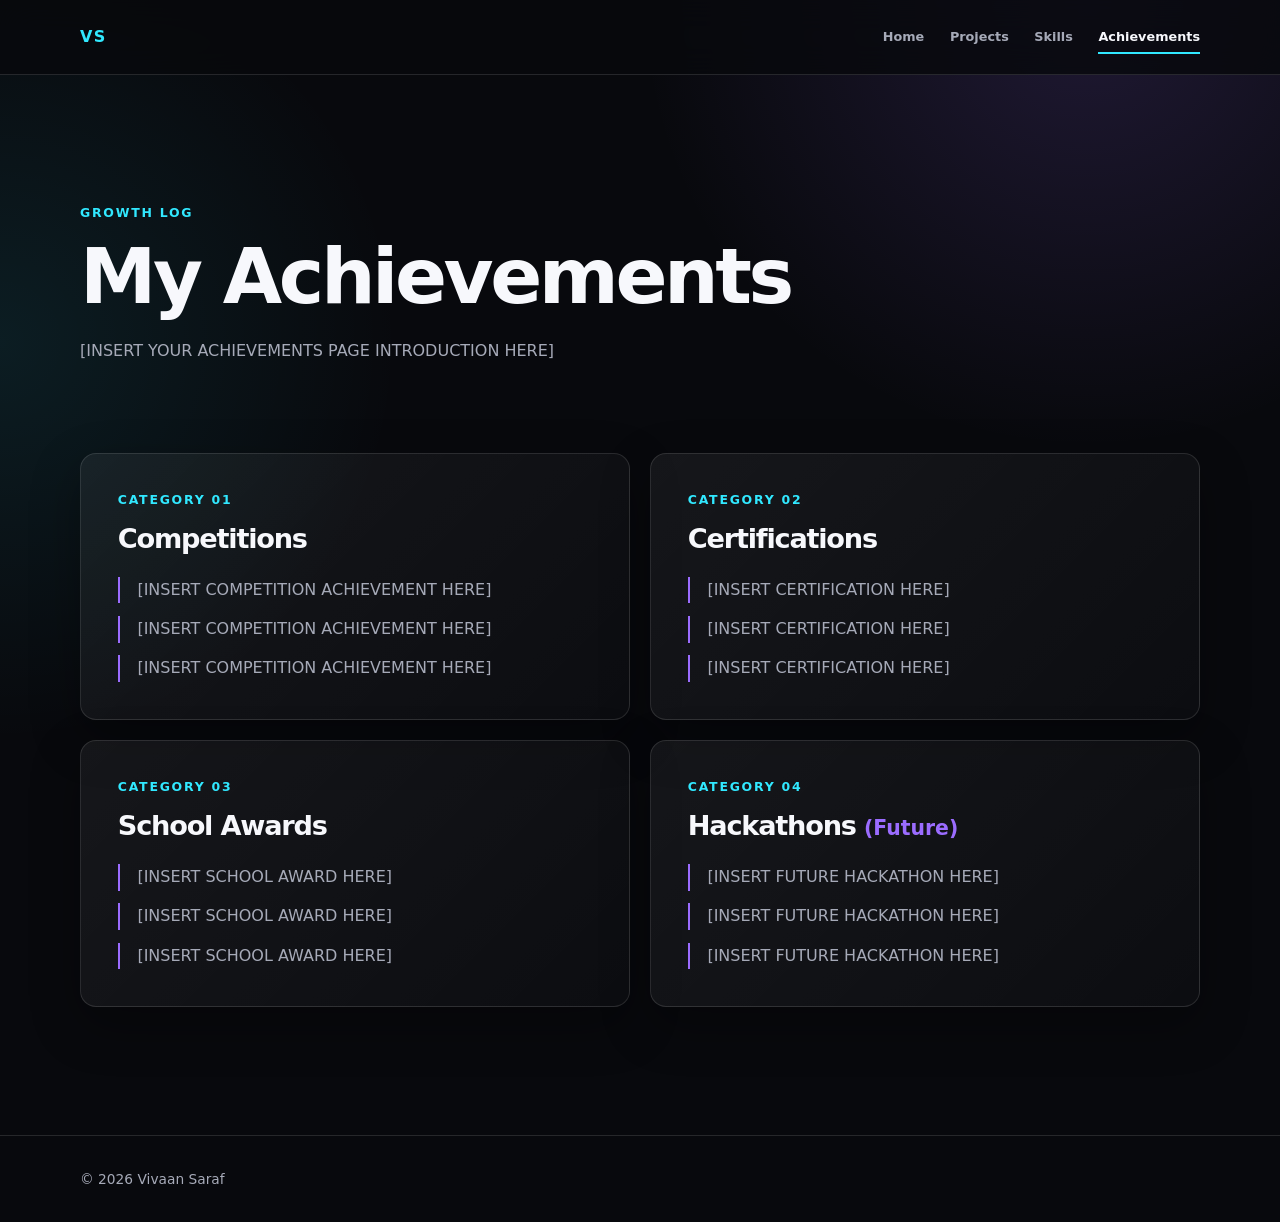
==== achievements.html @ 9e420921 "Fix Projects tile width - use fixed height instead of aspect-ratio" ====
<!DOCTYPE html>
<html lang="en">
<head>
  <meta charset="UTF-8">
  <meta name="viewport" content="width=device-width, initial-scale=1.0">
  <meta name="description" content="[INSERT YOUR ACHIEVEMENTS PAGE DESCRIPTION HERE]">
  <title>Achievements | Vivaan Saraf</title>
  <link rel="stylesheet" href="style.css?v=1.4">
</head>
<body>
  <header class="site-header">
    <nav class="site-nav container" aria-label="Primary navigation">
      <a class="brand" href="index.html" aria-label="Vivaan Saraf home">VS</a>
      <ul class="nav-links">
        <li><a href="index.html">Home</a></li>
        <li><a href="projects.html">Projects</a></li>
        <li><a href="skills.html">Skills</a></li>
        <li><a class="active" href="achievements.html" aria-current="page">Achievements</a></li>
      </ul>
    </nav>
  </header>

  <main>
    <section class="page-intro section container" aria-labelledby="achievements-title">
      <p class="eyebrow">Growth Log</p>
      <h1 id="achievements-title">My Achievements</h1>
      <p>[INSERT YOUR ACHIEVEMENTS PAGE INTRODUCTION HERE]</p>
    </section>

    <section class="section container achievements-grid" aria-label="Achievement categories">
      <article class="info-panel">
        <p class="eyebrow">Category 01</p>
        <h2>Competitions</h2>
        <ul class="accent-list">
          <li>[INSERT COMPETITION ACHIEVEMENT HERE]</li>
          <li>[INSERT COMPETITION ACHIEVEMENT HERE]</li>
          <li>[INSERT COMPETITION ACHIEVEMENT HERE]</li>
        </ul>
      </article>
      <article class="info-panel">
        <p class="eyebrow">Category 02</p>
        <h2>Certifications</h2>
        <ul class="accent-list">
          <li>[INSERT CERTIFICATION HERE]</li>
          <li>[INSERT CERTIFICATION HERE]</li>
          <li>[INSERT CERTIFICATION HERE]</li>
        </ul>
      </article>
      <article class="info-panel">
        <p class="eyebrow">Category 03</p>
        <h2>School Awards</h2>
        <ul class="accent-list">
          <li>[INSERT SCHOOL AWARD HERE]</li>
          <li>[INSERT SCHOOL AWARD HERE]</li>
          <li>[INSERT SCHOOL AWARD HERE]</li>
        </ul>
      </article>
      <article class="info-panel">
        <p class="eyebrow">Category 04</p>
        <h2>Hackathons <span class="future-label">(Future)</span></h2>
        <ul class="accent-list">
          <li>[INSERT FUTURE HACKATHON HERE]</li>
          <li>[INSERT FUTURE HACKATHON HERE]</li>
          <li>[INSERT FUTURE HACKATHON HERE]</li>
        </ul>
      </article>
    </section>
  </main>

  <footer class="site-footer">
    <div class="container"><p>© 2026 Vivaan Saraf</p></div>
  </footer>
</body>
</html>
---- style.css ----
:root {
  --obsidian: #08090d;
  --surface: #11131b;
  --surface-raised: #171a25;
  --line: rgba(255, 255, 255, 0.12);
  --text: #f7f8fc;
  --muted: #a6aab8;
  --cyan: #31e8ff;
  --violet: #9b6cff;
  --shadow: 0 18px 50px rgba(0, 0, 0, 0.32);
  --hero-image: url("images/lerobot/hi.jpeg");
}

* { box-sizing: border-box; }

html { scroll-behavior: smooth; }

body {
  min-width: 320px;
  margin: 0;
  color: var(--text);
  background:
    radial-gradient(circle at 85% 0%, rgba(155, 108, 255, 0.16), transparent 28rem),
    radial-gradient(circle at 0% 28%, rgba(49, 232, 255, 0.09), transparent 25rem),
    var(--obsidian);
  font-family: Inter, ui-sans-serif, system-ui, -apple-system, BlinkMacSystemFont, "Segoe UI", sans-serif;
  line-height: 1.65;
}

a { color: inherit; }

.container { width: min(1120px, calc(100% - 2.5rem)); margin-inline: auto; }

.site-header {
  position: sticky;
  z-index: 10;
  top: 0;
  border-bottom: 1px solid var(--line);
  background: rgba(8, 9, 13, 0.82);
  backdrop-filter: blur(16px);
}

.site-nav { display: flex; align-items: center; justify-content: space-between; min-height: 4.6rem; gap: 1rem; }

.brand { color: var(--cyan); font-weight: 800; letter-spacing: 0.08em; text-decoration: none; }

.nav-links { display: flex; align-items: center; gap: clamp(0.5rem, 2vw, 1.8rem); margin: 0; padding: 0; list-style: none; }

.nav-links a { padding: 0.45rem 0; color: var(--muted); font-size: 0.8rem; font-weight: 700; text-decoration: none; transition: color 180ms ease; }
.nav-links a:hover, .nav-links a.active { color: var(--text); }
.nav-links a.active { border-bottom: 2px solid var(--cyan); }

.section { padding-block: clamp(4.5rem, 10vw, 8rem); }

.hero { min-height: calc(100svh - 4.6rem); display: grid; }
.hero--image {
  background-image:
    linear-gradient(90deg, rgba(8, 9, 13, 0.88) 0%, rgba(8, 9, 13, 0.7) 45%, rgba(8, 9, 13, 0.5) 100%),
    linear-gradient(0deg, rgba(8, 9, 13, 0.72), rgba(8, 9, 13, 0.12)),
    var(--hero-image);
  background-position: center;
  background-repeat: no-repeat;
  background-size: cover;
}
.hero-content { display: grid; align-content: center; max-width: 900px; padding-block: clamp(4.5rem, 10vw, 8rem); }

.eyebrow, .card-label { margin: 0 0 0.8rem; color: var(--cyan); font-size: 0.78rem; font-weight: 800; letter-spacing: 0.14em; text-transform: uppercase; }

h1, h2, p { margin-top: 0; }
h1, h2 { line-height: 1.08; letter-spacing: -0.045em; }
h1 { max-width: 16ch; margin-bottom: 1.2rem; font-size: clamp(2.35rem, 6vw, 4.8rem); }
h1 span { color: var(--cyan); }
h2 { margin-bottom: 0.8rem; font-size: clamp(1.4rem, 3vw, 2.25rem); }

.hero-copy, .page-intro > p:last-child { max-width: 62ch; color: var(--muted); font-size: clamp(0.9rem, 1.8vw, 1rem); }
.hero-actions { display: flex; flex-wrap: wrap; gap: 0.85rem; margin-top: 1.4rem; }

.button { display: inline-flex; align-items: center; justify-content: center; min-height: 2.9rem; padding: 0.65rem 1rem; border: 1px solid transparent; border-radius: 0.5rem; font-size: 0.88rem; font-weight: 800; text-decoration: none; transition: transform 180ms ease, box-shadow 180ms ease, background 180ms ease; }
.button:hover { transform: translateY(-2px); }
.button-primary { color: #05070a; background: linear-gradient(135deg, var(--cyan), #9cf4ff); box-shadow: 0 8px 24px rgba(49, 232, 255, 0.2); }
.button-secondary { border-color: var(--line); color: var(--text); background: rgba(255, 255, 255, 0.04); }

.section-heading { max-width: 680px; margin-bottom: 2rem; }
.compact-heading { margin-bottom: 1.25rem; }
.about-panel, .info-panel { border: 1px solid var(--line); border-radius: 1rem; background: linear-gradient(135deg, rgba(255,255,255,0.06), rgba(255,255,255,0.02)); box-shadow: var(--shadow); }
.about-panel { max-width: 860px; padding: clamp(1.4rem, 4vw, 3rem); color: var(--muted); font-size: 0.95rem; }
.about-panel p:last-child { margin-bottom: 0; }
.explore-section { padding-top: 1rem; width: min(calc(100% - 2.5rem), 1560px); margin-inline: auto; }
.home-tiles { display: grid; grid-template-columns: repeat(2, minmax(0, 1fr)); gap: 2.2rem; }
.home-tile-group { display: flex; flex-direction: column; gap: 0.8rem; }
.home-tile-group:nth-child(1) { grid-column: span 2; }
.home-tile-group:nth-child(1) .home-tile { height: 420px; min-height: unset; }
.home-tile-title { margin: 0; color: var(--text); font-size: clamp(1.9rem, 6.5vw, 3.2rem); font-weight: 800; letter-spacing: -0.02em; text-align: left; }
.home-tile {
  position: relative;
  display: flex;
  min-height: clamp(160px, 25vh, 220px);
  overflow: hidden;
  border: 1px solid var(--line);
  border-radius: 1.25rem;
  color: var(--text);
  background: var(--surface);
  box-shadow: var(--shadow);
  text-decoration: none;
  transition: transform 200ms ease, border-color 200ms ease;
}
.home-tile:hover {
  transform: translateY(-4px);
  border-color: rgba(49, 232, 255, 0.55);
}
.home-tile::after {
  position: absolute;
  inset: 0;
  content: "";
  background: rgba(8, 9, 13, 0.2);
  z-index: 2;
  transition: background 180ms ease;
}
.home-tile:hover::after {
  background: rgba(8, 9, 13, 0.05);
}
.home-tile > .tile-image,
.home-tile > img {
  position: absolute;
  inset: 0;
  width: 100%;
  height: 100%;
  object-fit: cover;
  z-index: 1;
  transition: transform 220ms ease, filter 220ms ease;
}
.home-tile:hover > .tile-image,
.home-tile:hover > img {
  transform: scale(1.02);
}

.page-intro { padding-bottom: 2rem; }
.page-intro h1 { max-width: 18ch; }
.projects-section { padding-top: 2rem; }
.projects-grid { display: grid; grid-template-columns: repeat(3, minmax(0, 1fr)); gap: 1.25rem; }
.project-card { display: flex; flex-direction: column; overflow: hidden; border: 1px solid var(--line); border-radius: 1rem; background: var(--surface); box-shadow: var(--shadow); transition: transform 200ms ease, border-color 200ms ease; }
.project-card:hover { transform: translateY(-5px); border-color: rgba(49, 232, 255, 0.55); }
.media-slot, .gallery-item { margin: 0; background: #0d0f16; }
.media-slot > img, .gallery-item > img { display: block; width: 100%; height: 210px; object-fit: cover; }
.image-placeholder { display: grid; min-height: 210px; place-items: center; padding: 1rem; color: var(--cyan); border: 1px dashed rgba(49, 232, 255, 0.45); background: linear-gradient(135deg, rgba(49,232,255,0.09), rgba(155,108,255,0.11)); font-size: 0.78rem; font-weight: 700; letter-spacing: 0.07em; text-align: center; transition: filter 180ms ease, transform 180ms ease; }
.project-card:hover .image-placeholder, .gallery-item:hover .image-placeholder { filter: brightness(1.18); transform: scale(1.025); }
figcaption { padding: 0.55rem 0.8rem; color: var(--muted); font-size: 0.72rem; overflow-wrap: anywhere; }
.card-content { display: flex; flex: 1; flex-direction: column; padding: 1.5rem; }
.card-content h2 { font-size: 1.25rem; }
.card-content > p:not(.card-label):not(.tech-stack) { color: var(--muted); }
.tech-stack { color: var(--violet); font-size: 0.88rem; font-weight: 800; }
.card-content .button { align-self: flex-start; margin-top: auto; }

.gallery-grid { display: grid; grid-template-columns: repeat(2, minmax(0, 1fr)); gap: 1rem; }
.gallery-item { overflow: hidden; border: 1px solid var(--line); border-radius: 0.8rem; }
.gallery-item .image-placeholder { min-height: 250px; }
.gallery-item > img { height: 250px; }
.skills-section, .achievements-grid { display: grid; grid-template-columns: repeat(2, minmax(0, 1fr)); gap: 1.25rem; padding-top: 2.5rem; }
.info-panel { padding: clamp(1.4rem, 4vw, 2.3rem); }
.info-panel h2 { font-size: clamp(1.25rem, 2.5vw, 1.7rem); }
.future-label { color: var(--violet); font-size: 0.75em; font-weight: 600; letter-spacing: 0; }
.accent-list { display: grid; gap: 0.8rem; margin: 1.5rem 0 0; padding: 0; list-style: none; color: var(--muted); }
.accent-list li { padding-left: 1.1rem; border-left: 2px solid var(--violet); }

.site-footer { padding-block: 2rem; border-top: 1px solid var(--line); color: var(--muted); font-size: 0.86rem; }
.site-footer p { margin: 0; }

:focus-visible { outline: 3px solid var(--cyan); outline-offset: 4px; }

@media (max-width: 780px) {
  .projects-grid { grid-template-columns: 1fr; }
  .home-tiles { grid-template-columns: 1fr; gap: 1.8rem; }
  .home-tile-group:nth-child(1) { grid-column: span 1; }
  .home-tile-group:nth-child(1) .home-tile { min-height: clamp(200px, 30vh, 280px); }
  .skills-section, .achievements-grid { grid-template-columns: 1fr; }
}

@media (max-width: 560px) {
  .container { width: min(100% - 1.5rem, 1120px); }
  .site-nav { align-items: flex-start; flex-direction: column; padding-block: 0.85rem; }
  .nav-links { width: 100%; justify-content: space-between; gap: 0.5rem; }
  .nav-links a { font-size: 0.72rem; }
  .gallery-grid { grid-template-columns: 1fr; }
}
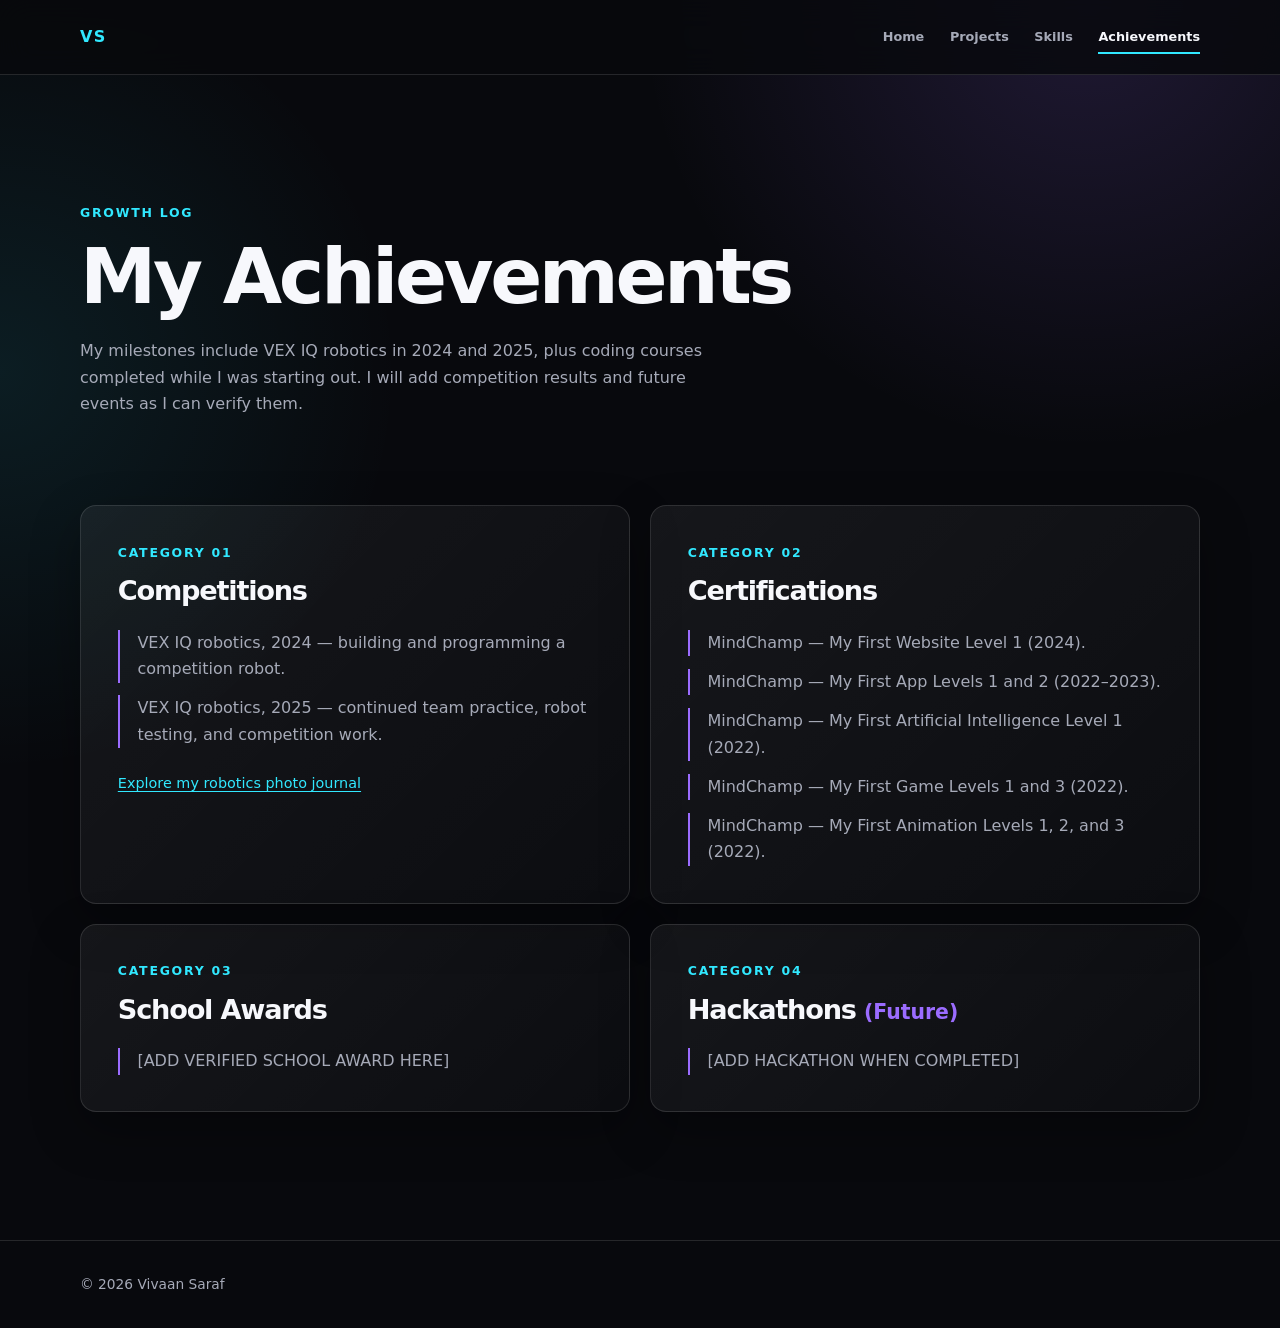
==== commit 26b405d5: "Add verified coding and robotics portfolio content" ====
--- a/achievements.html
+++ b/achievements.html
@@ -3,9 +3,9 @@
 <head>
   <meta charset="UTF-8">
   <meta name="viewport" content="width=device-width, initial-scale=1.0">
-  <meta name="description" content="[INSERT YOUR ACHIEVEMENTS PAGE DESCRIPTION HERE]">
+  <meta name="description" content="Vivaan Saraf's VEX IQ robotics experience and coding course certificates.">
   <title>Achievements | Vivaan Saraf</title>
-  <link rel="stylesheet" href="style.css?v=1.4">
+  <link rel="stylesheet" href="style.css?v=1.6">
 </head>
 <body>
   <header class="site-header">
@@ -24,7 +24,7 @@
     <section class="page-intro section container" aria-labelledby="achievements-title">
       <p class="eyebrow">Growth Log</p>
       <h1 id="achievements-title">My Achievements</h1>
-      <p>[INSERT YOUR ACHIEVEMENTS PAGE INTRODUCTION HERE]</p>
+      <p>My milestones include VEX IQ robotics in 2024 and 2025, plus coding courses completed while I was starting out. I will add competition results and future events as I can verify them.</p>
     </section>
 
     <section class="section container achievements-grid" aria-label="Achievement categories">
@@ -32,36 +32,34 @@
         <p class="eyebrow">Category 01</p>
         <h2>Competitions</h2>
         <ul class="accent-list">
-          <li>[INSERT COMPETITION ACHIEVEMENT HERE]</li>
-          <li>[INSERT COMPETITION ACHIEVEMENT HERE]</li>
-          <li>[INSERT COMPETITION ACHIEVEMENT HERE]</li>
+          <li>VEX IQ robotics, 2024 — building and programming a competition robot.</li>
+          <li>VEX IQ robotics, 2025 — continued team practice, robot testing, and competition work.</li>
         </ul>
+        <p><a href="https://photos.google.com/share/AF1QipMqKYZUfU76-3mRbu2ZNvPYSfWubZAIC1T2TUKQFDXF357ADCzVOULn_W6FX2EanA?key=ZWhiV0VmaGZkWm0yZWlWdFhhTnVDUXloYXJiU253" target="_blank" rel="noopener noreferrer">Explore my robotics photo journal</a></p>
       </article>
       <article class="info-panel">
         <p class="eyebrow">Category 02</p>
         <h2>Certifications</h2>
         <ul class="accent-list">
-          <li>[INSERT CERTIFICATION HERE]</li>
-          <li>[INSERT CERTIFICATION HERE]</li>
-          <li>[INSERT CERTIFICATION HERE]</li>
+          <li>MindChamp — My First Website Level 1 (2024).</li>
+          <li>MindChamp — My First App Levels 1 and 2 (2022–2023).</li>
+          <li>MindChamp — My First Artificial Intelligence Level 1 (2022).</li>
+          <li>MindChamp — My First Game Levels 1 and 3 (2022).</li>
+          <li>MindChamp — My First Animation Levels 1, 2, and 3 (2022).</li>
         </ul>
       </article>
       <article class="info-panel">
         <p class="eyebrow">Category 03</p>
         <h2>School Awards</h2>
         <ul class="accent-list">
-          <li>[INSERT SCHOOL AWARD HERE]</li>
-          <li>[INSERT SCHOOL AWARD HERE]</li>
-          <li>[INSERT SCHOOL AWARD HERE]</li>
+          <li>[ADD VERIFIED SCHOOL AWARD HERE]</li>
         </ul>
       </article>
       <article class="info-panel">
         <p class="eyebrow">Category 04</p>
         <h2>Hackathons <span class="future-label">(Future)</span></h2>
         <ul class="accent-list">
-          <li>[INSERT FUTURE HACKATHON HERE]</li>
-          <li>[INSERT FUTURE HACKATHON HERE]</li>
-          <li>[INSERT FUTURE HACKATHON HERE]</li>
+          <li>[ADD HACKATHON WHEN COMPLETED]</li>
         </ul>
       </article>
     </section>
--- a/style.css
+++ b/style.css
@@ -55,8 +55,7 @@
 .hero { min-height: calc(100svh - 4.6rem); display: grid; }
 .hero--image {
   background-image:
-    linear-gradient(90deg, rgba(8, 9, 13, 0.88) 0%, rgba(8, 9, 13, 0.7) 45%, rgba(8, 9, 13, 0.5) 100%),
-    linear-gradient(0deg, rgba(8, 9, 13, 0.72), rgba(8, 9, 13, 0.12)),
+    linear-gradient(rgba(8, 9, 13, 0.52), rgba(8, 9, 13, 0.52)),
     var(--hero-image);
   background-position: center;
   background-repeat: no-repeat;
@@ -85,21 +84,20 @@
 .about-panel, .info-panel { border: 1px solid var(--line); border-radius: 1rem; background: linear-gradient(135deg, rgba(255,255,255,0.06), rgba(255,255,255,0.02)); box-shadow: var(--shadow); }
 .about-panel { max-width: 860px; padding: clamp(1.4rem, 4vw, 3rem); color: var(--muted); font-size: 0.95rem; }
 .about-panel p:last-child { margin-bottom: 0; }
-.explore-section { padding-top: 1rem; width: min(calc(100% - 2.5rem), 1560px); margin-inline: auto; }
-.home-tiles { display: grid; grid-template-columns: repeat(2, minmax(0, 1fr)); gap: 2.2rem; }
-.home-tile-group { display: flex; flex-direction: column; gap: 0.8rem; }
-.home-tile-group:nth-child(1) { grid-column: span 2; }
-.home-tile-group:nth-child(1) .home-tile { height: 420px; min-height: unset; }
-.home-tile-title { margin: 0; color: var(--text); font-size: clamp(1.9rem, 6.5vw, 3.2rem); font-weight: 800; letter-spacing: -0.02em; text-align: left; }
+.about-panel a, .info-panel a { color: var(--cyan); text-underline-offset: 0.2em; }
+.info-panel > p:last-child { margin: 1.5rem 0 0; font-size: 0.9rem; }
+.explore-section { width: min(calc(100% - 2.5rem), 1420px); margin-inline: auto; padding-top: 1rem; }
+.home-tiles { display: grid; gap: clamp(1.4rem, 3vw, 2.2rem); }
 .home-tile {
   position: relative;
-  display: flex;
-  min-height: clamp(160px, 25vh, 220px);
+  display: grid;
+  min-height: clamp(220px, 34vw, 360px);
+  place-items: center;
   overflow: hidden;
   border: 1px solid var(--line);
-  border-radius: 1.25rem;
+  border-radius: clamp(1.4rem, 4vw, 3.2rem);
   color: var(--text);
-  background: var(--surface);
+  background: #12141a;
   box-shadow: var(--shadow);
   text-decoration: none;
   transition: transform 200ms ease, border-color 200ms ease;
@@ -112,12 +110,16 @@
   position: absolute;
   inset: 0;
   content: "";
-  background: rgba(8, 9, 13, 0.2);
+  background:
+    linear-gradient(90deg, rgba(8, 9, 13, 0.82), rgba(8, 9, 13, 0.4), rgba(8, 9, 13, 0.82)),
+    rgba(8, 9, 13, 0.24);
   z-index: 2;
   transition: background 180ms ease;
 }
 .home-tile:hover::after {
-  background: rgba(8, 9, 13, 0.05);
+  background:
+    linear-gradient(90deg, rgba(8, 9, 13, 0.68), rgba(8, 9, 13, 0.25), rgba(8, 9, 13, 0.68)),
+    rgba(8, 9, 13, 0.14);
 }
 .home-tile > .tile-image,
 .home-tile > img {
@@ -133,6 +135,16 @@
 .home-tile:hover > img {
   transform: scale(1.02);
 }
+.home-tile span {
+  position: relative;
+  z-index: 3;
+  color: var(--text);
+  font-size: clamp(2.2rem, 7vw, 4.8rem);
+  font-weight: 900;
+  line-height: 1;
+  text-align: center;
+  text-shadow: 0 18px 42px rgba(0, 0, 0, 0.58);
+}
 
 .page-intro { padding-bottom: 2rem; }
 .page-intro h1 { max-width: 18ch; }
@@ -141,7 +153,8 @@
 .project-card { display: flex; flex-direction: column; overflow: hidden; border: 1px solid var(--line); border-radius: 1rem; background: var(--surface); box-shadow: var(--shadow); transition: transform 200ms ease, border-color 200ms ease; }
 .project-card:hover { transform: translateY(-5px); border-color: rgba(49, 232, 255, 0.55); }
 .media-slot, .gallery-item { margin: 0; background: #0d0f16; }
-.media-slot > img, .gallery-item > img { display: block; width: 100%; height: 210px; object-fit: cover; }
+.media-slot > img, .gallery-item > img { display: block; width: 100%; height: 210px; object-fit: cover; transition: transform 200ms ease, filter 200ms ease; }
+.project-card:hover .media-slot > img, .gallery-item:hover > img { transform: scale(1.025); filter: brightness(1.08); }
 .image-placeholder { display: grid; min-height: 210px; place-items: center; padding: 1rem; color: var(--cyan); border: 1px dashed rgba(49, 232, 255, 0.45); background: linear-gradient(135deg, rgba(49,232,255,0.09), rgba(155,108,255,0.11)); font-size: 0.78rem; font-weight: 700; letter-spacing: 0.07em; text-align: center; transition: filter 180ms ease, transform 180ms ease; }
 .project-card:hover .image-placeholder, .gallery-item:hover .image-placeholder { filter: brightness(1.18); transform: scale(1.025); }
 figcaption { padding: 0.55rem 0.8rem; color: var(--muted); font-size: 0.72rem; overflow-wrap: anywhere; }
@@ -169,9 +182,6 @@
 
 @media (max-width: 780px) {
   .projects-grid { grid-template-columns: 1fr; }
-  .home-tiles { grid-template-columns: 1fr; gap: 1.8rem; }
-  .home-tile-group:nth-child(1) { grid-column: span 1; }
-  .home-tile-group:nth-child(1) .home-tile { min-height: clamp(200px, 30vh, 280px); }
   .skills-section, .achievements-grid { grid-template-columns: 1fr; }
 }
 
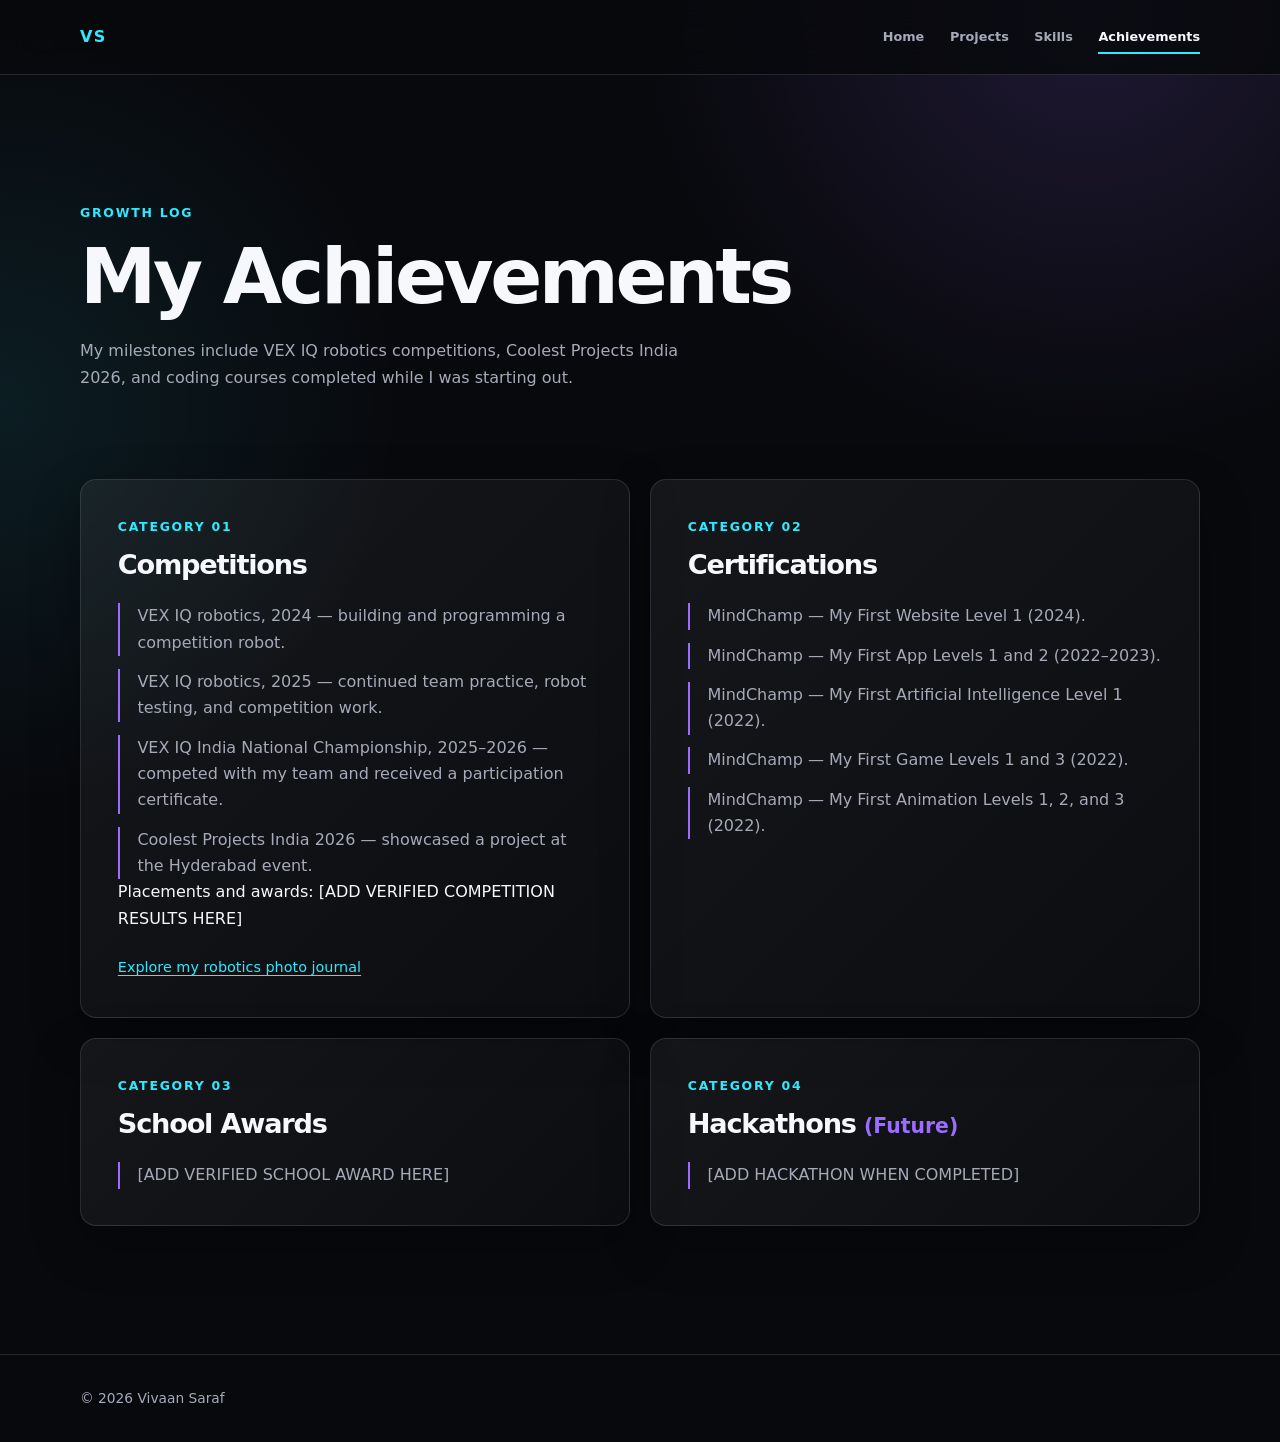
==== commit de2ef912: "Add Coolest Projects India and VEX championship to achievements" ====
--- a/achievements.html
+++ b/achievements.html
@@ -3,7 +3,7 @@
 <head>
   <meta charset="UTF-8">
   <meta name="viewport" content="width=device-width, initial-scale=1.0">
-  <meta name="description" content="Vivaan Saraf's VEX IQ robotics experience and coding course certificates.">
+  <meta name="description" content="Vivaan Saraf's robotics competitions, Coolest Projects India 2026, and coding certificates.">
   <title>Achievements | Vivaan Saraf</title>
   <link rel="stylesheet" href="style.css?v=1.6">
 </head>
@@ -24,7 +24,7 @@
     <section class="page-intro section container" aria-labelledby="achievements-title">
       <p class="eyebrow">Growth Log</p>
       <h1 id="achievements-title">My Achievements</h1>
-      <p>My milestones include VEX IQ robotics in 2024 and 2025, plus coding courses completed while I was starting out. I will add competition results and future events as I can verify them.</p>
+      <p>My milestones include VEX IQ robotics competitions, Coolest Projects India 2026, and coding courses completed while I was starting out.</p>
     </section>
 
     <section class="section container achievements-grid" aria-label="Achievement categories">
@@ -34,7 +34,10 @@
         <ul class="accent-list">
           <li>VEX IQ robotics, 2024 — building and programming a competition robot.</li>
           <li>VEX IQ robotics, 2025 — continued team practice, robot testing, and competition work.</li>
+          <li>VEX IQ India National Championship, 2025–2026 — competed with my team and received a participation certificate.</li>
+          <li>Coolest Projects India 2026 — showcased a project at the Hyderabad event.</li>
         </ul>
+        <p>Placements and awards: [ADD VERIFIED COMPETITION RESULTS HERE]</p>
         <p><a href="https://photos.google.com/share/AF1QipMqKYZUfU76-3mRbu2ZNvPYSfWubZAIC1T2TUKQFDXF357ADCzVOULn_W6FX2EanA?key=ZWhiV0VmaGZkWm0yZWlWdFhhTnVDUXloYXJiU253" target="_blank" rel="noopener noreferrer">Explore my robotics photo journal</a></p>
       </article>
       <article class="info-panel">
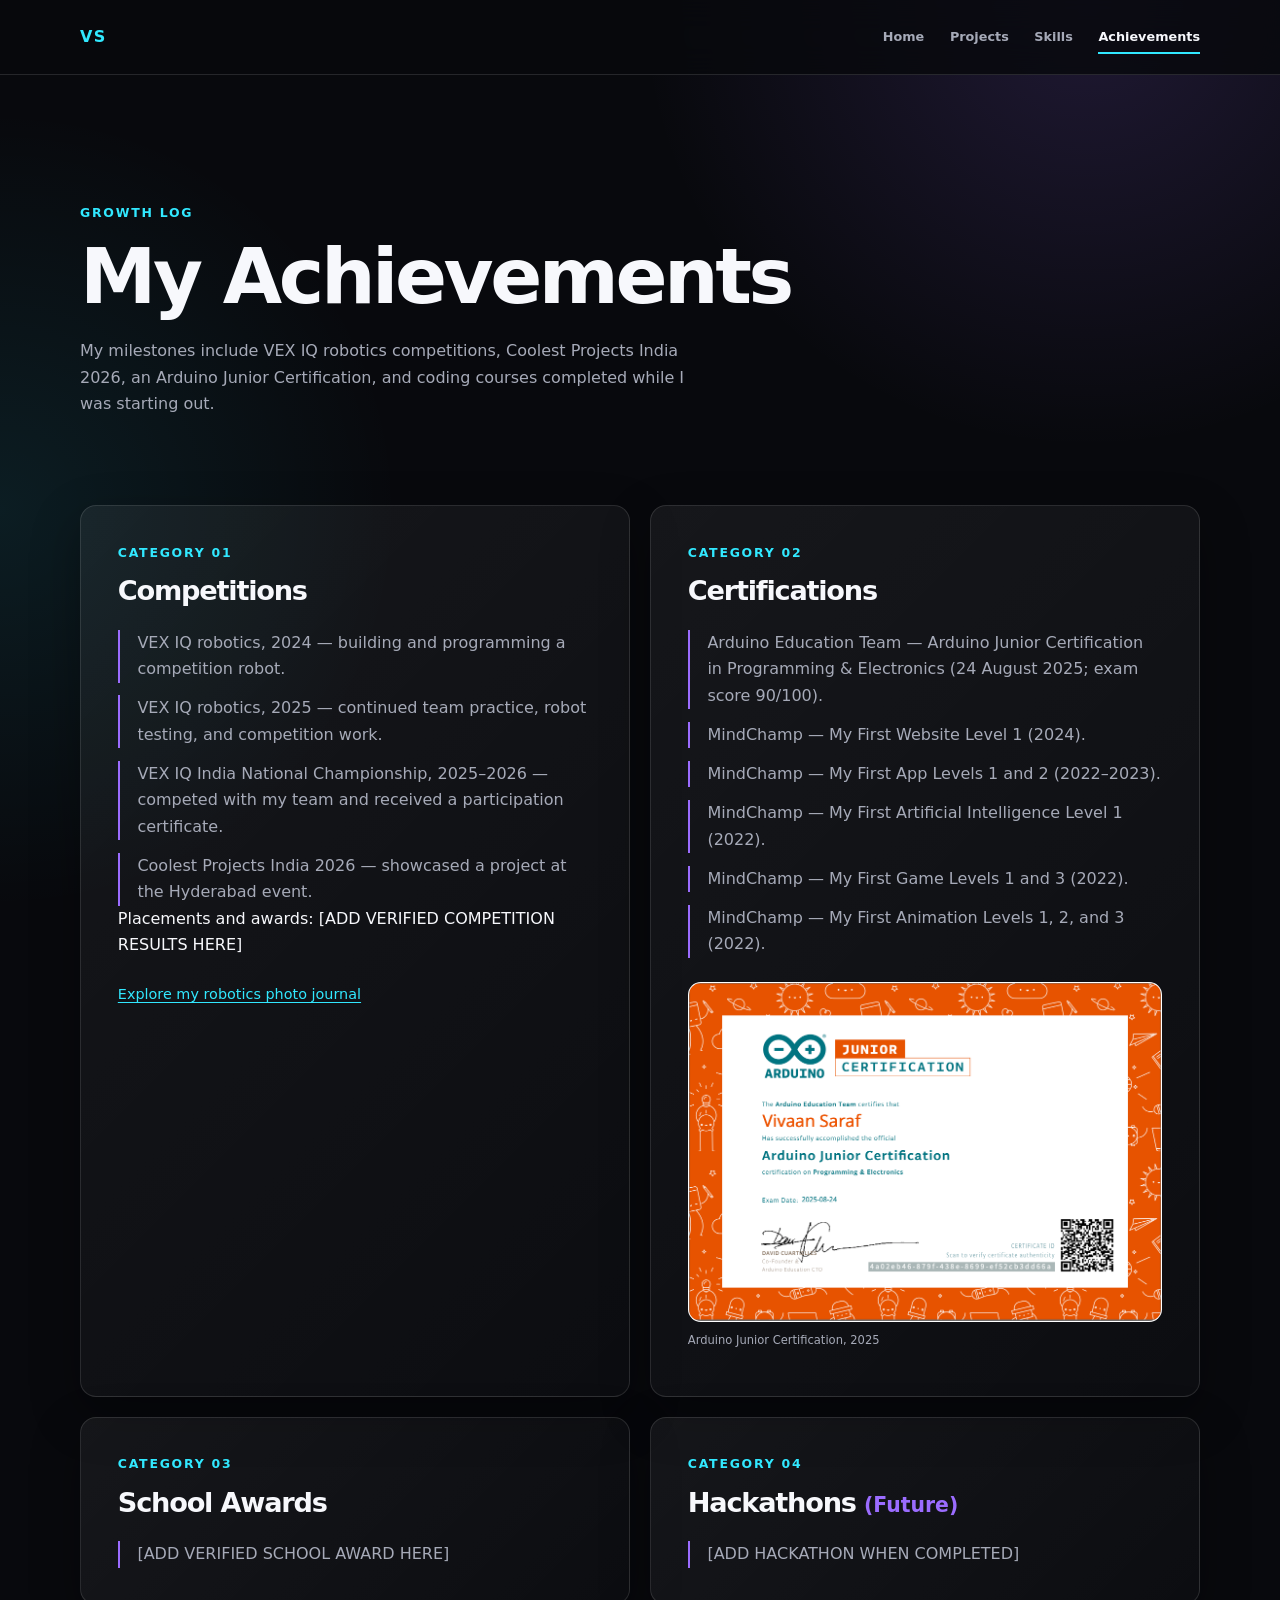
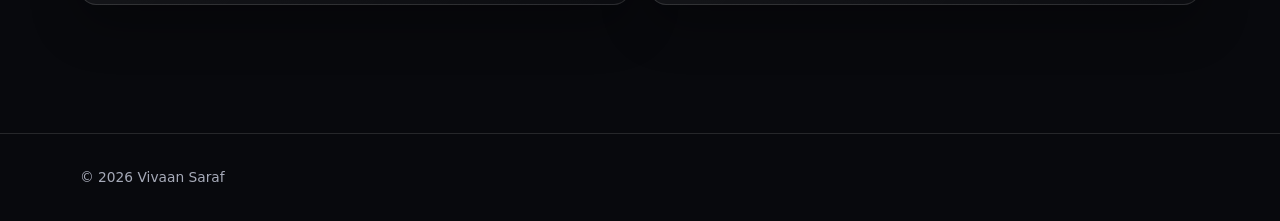
==== commit 6b10ee05: "Expand portfolio projects and add Arduino certification" ====
--- a/achievements.html
+++ b/achievements.html
@@ -3,9 +3,9 @@
 <head>
   <meta charset="UTF-8">
   <meta name="viewport" content="width=device-width, initial-scale=1.0">
-  <meta name="description" content="Vivaan Saraf's robotics competitions, Coolest Projects India 2026, and coding certificates.">
+  <meta name="description" content="Vivaan Saraf's robotics competitions, Arduino Junior Certification, and coding certificates.">
   <title>Achievements | Vivaan Saraf</title>
-  <link rel="stylesheet" href="style.css?v=1.6">
+  <link rel="stylesheet" href="style.css?v=1.8">
 </head>
 <body>
   <header class="site-header">
@@ -24,7 +24,7 @@
     <section class="page-intro section container" aria-labelledby="achievements-title">
       <p class="eyebrow">Growth Log</p>
       <h1 id="achievements-title">My Achievements</h1>
-      <p>My milestones include VEX IQ robotics competitions, Coolest Projects India 2026, and coding courses completed while I was starting out.</p>
+      <p>My milestones include VEX IQ robotics competitions, Coolest Projects India 2026, an Arduino Junior Certification, and coding courses completed while I was starting out.</p>
     </section>
 
     <section class="section container achievements-grid" aria-label="Achievement categories">
@@ -44,12 +44,17 @@
         <p class="eyebrow">Category 02</p>
         <h2>Certifications</h2>
         <ul class="accent-list">
+          <li>Arduino Education Team — Arduino Junior Certification in Programming &amp; Electronics (24 August 2025; exam score 90/100).</li>
           <li>MindChamp — My First Website Level 1 (2024).</li>
           <li>MindChamp — My First App Levels 1 and 2 (2022–2023).</li>
           <li>MindChamp — My First Artificial Intelligence Level 1 (2022).</li>
           <li>MindChamp — My First Game Levels 1 and 3 (2022).</li>
           <li>MindChamp — My First Animation Levels 1, 2, and 3 (2022).</li>
         </ul>
+        <figure class="certificate-figure">
+          <img class="certificate-image" src="images/certifications/arduino-junior-2025.png" alt="Arduino Junior Certification awarded to Vivaan Saraf on 24 August 2025" loading="lazy">
+          <figcaption>Arduino Junior Certification, 2025</figcaption>
+        </figure>
       </article>
       <article class="info-panel">
         <p class="eyebrow">Category 03</p>
--- a/style.css
+++ b/style.css
@@ -70,8 +70,9 @@
 h1 { max-width: 16ch; margin-bottom: 1.2rem; font-size: clamp(2.35rem, 6vw, 4.8rem); }
 h1 span { color: var(--cyan); }
 h2 { margin-bottom: 0.8rem; font-size: clamp(1.4rem, 3vw, 2.25rem); }
-
-.hero-copy, .page-intro > p:last-child { max-width: 62ch; color: var(--muted); font-size: clamp(0.9rem, 1.8vw, 1rem); }
+h3 { margin: 1.7rem 0 0.75rem; color: var(--text); font-size: 1rem; line-height: 1.3; }
+
+.hero-copy, .page-intro > p:not(.eyebrow) { max-width: 62ch; color: var(--muted); font-size: clamp(0.9rem, 1.8vw, 1rem); }
 .hero-actions { display: flex; flex-wrap: wrap; gap: 0.85rem; margin-top: 1.4rem; }
 
 .button { display: inline-flex; align-items: center; justify-content: center; min-height: 2.9rem; padding: 0.65rem 1rem; border: 1px solid transparent; border-radius: 0.5rem; font-size: 0.88rem; font-weight: 800; text-decoration: none; transition: transform 180ms ease, box-shadow 180ms ease, background 180ms ease; }
@@ -87,11 +88,12 @@
 .about-panel a, .info-panel a { color: var(--cyan); text-underline-offset: 0.2em; }
 .info-panel > p:last-child { margin: 1.5rem 0 0; font-size: 0.9rem; }
 .explore-section { width: min(calc(100% - 2.5rem), 1420px); margin-inline: auto; padding-top: 1rem; }
-.home-tiles { display: grid; gap: clamp(1.4rem, 3vw, 2.2rem); }
+.home-tiles { display: grid; justify-items: center; gap: clamp(1.4rem, 3vw, 2.2rem); }
 .home-tile {
   position: relative;
   display: grid;
-  min-height: clamp(220px, 34vw, 360px);
+  width: min(100%, 960px);
+  aspect-ratio: var(--tile-ratio, 16 / 9);
   place-items: center;
   overflow: hidden;
   border: 1px solid var(--line);
@@ -102,6 +104,7 @@
   text-decoration: none;
   transition: transform 200ms ease, border-color 200ms ease;
 }
+.home-tile--four-three { --tile-ratio: 4 / 3; }
 .home-tile:hover {
   transform: translateY(-4px);
   border-color: rgba(49, 232, 255, 0.55);
@@ -164,6 +167,26 @@
 .tech-stack { color: var(--violet); font-size: 0.88rem; font-weight: 800; }
 .card-content .button { align-self: flex-start; margin-top: auto; }
 
+.project-detail { padding-top: 2rem; }
+.project-detail-grid { display: grid; grid-template-columns: minmax(0, 1.15fr) minmax(0, 0.85fr); gap: 1.5rem; align-items: start; }
+.project-detail .media-slot { overflow: hidden; border: 1px solid var(--line); border-radius: 1rem; }
+.project-detail .media-slot > img { height: clamp(280px, 42vw, 520px); }
+.project-detail .image-placeholder { min-height: clamp(280px, 42vw, 520px); }
+.project-detail .info-panel { color: var(--muted); }
+.project-detail .info-panel p:last-child { margin-bottom: 0; }
+.project-detail .tech-stack { margin-bottom: 1.5rem; }
+.project-detail-actions { display: flex; flex-wrap: wrap; gap: 0.75rem; margin-top: 1.5rem; }
+.info-panel a.button-primary { color: #05070a; }
+.detail-section { padding-top: 2rem; }
+.detail-section h2 { max-width: 24ch; }
+.detail-copy { max-width: 72ch; color: var(--muted); }
+.detail-gallery { display: grid; grid-template-columns: repeat(3, minmax(0, 1fr)); gap: 1rem; }
+.detail-gallery .gallery-item > img { height: auto; aspect-ratio: 4 / 3; object-fit: cover; }
+.detail-gallery .image-placeholder { min-height: 220px; }
+.certificate-figure { margin: 1.5rem 0 0; }
+.certificate-figure figcaption { padding-inline: 0; }
+.certificate-image { display: block; width: 100%; max-width: 760px; height: auto; border: 1px solid var(--line); border-radius: 0.8rem; background: #fff; }
+
 .gallery-grid { display: grid; grid-template-columns: repeat(2, minmax(0, 1fr)); gap: 1rem; }
 .gallery-item { overflow: hidden; border: 1px solid var(--line); border-radius: 0.8rem; }
 .gallery-item .image-placeholder { min-height: 250px; }
@@ -180,9 +203,14 @@
 
 :focus-visible { outline: 3px solid var(--cyan); outline-offset: 4px; }
 
+@media (max-width: 1000px) {
+  .projects-grid { grid-template-columns: repeat(2, minmax(0, 1fr)); }
+}
+
 @media (max-width: 780px) {
-  .projects-grid { grid-template-columns: 1fr; }
+  .project-detail-grid { grid-template-columns: 1fr; }
   .skills-section, .achievements-grid { grid-template-columns: 1fr; }
+  .detail-gallery { grid-template-columns: repeat(2, minmax(0, 1fr)); }
 }
 
 @media (max-width: 560px) {
@@ -190,5 +218,9 @@
   .site-nav { align-items: flex-start; flex-direction: column; padding-block: 0.85rem; }
   .nav-links { width: 100%; justify-content: space-between; gap: 0.5rem; }
   .nav-links a { font-size: 0.72rem; }
+  .hero { min-height: calc(100svh - 6.5rem); }
+  .projects-grid, .detail-gallery { grid-template-columns: 1fr; }
   .gallery-grid { grid-template-columns: 1fr; }
-}
+  .home-tile span { font-size: clamp(1.8rem, 8vw, 3rem); }
+  .project-detail-actions .button { width: 100%; }
+}
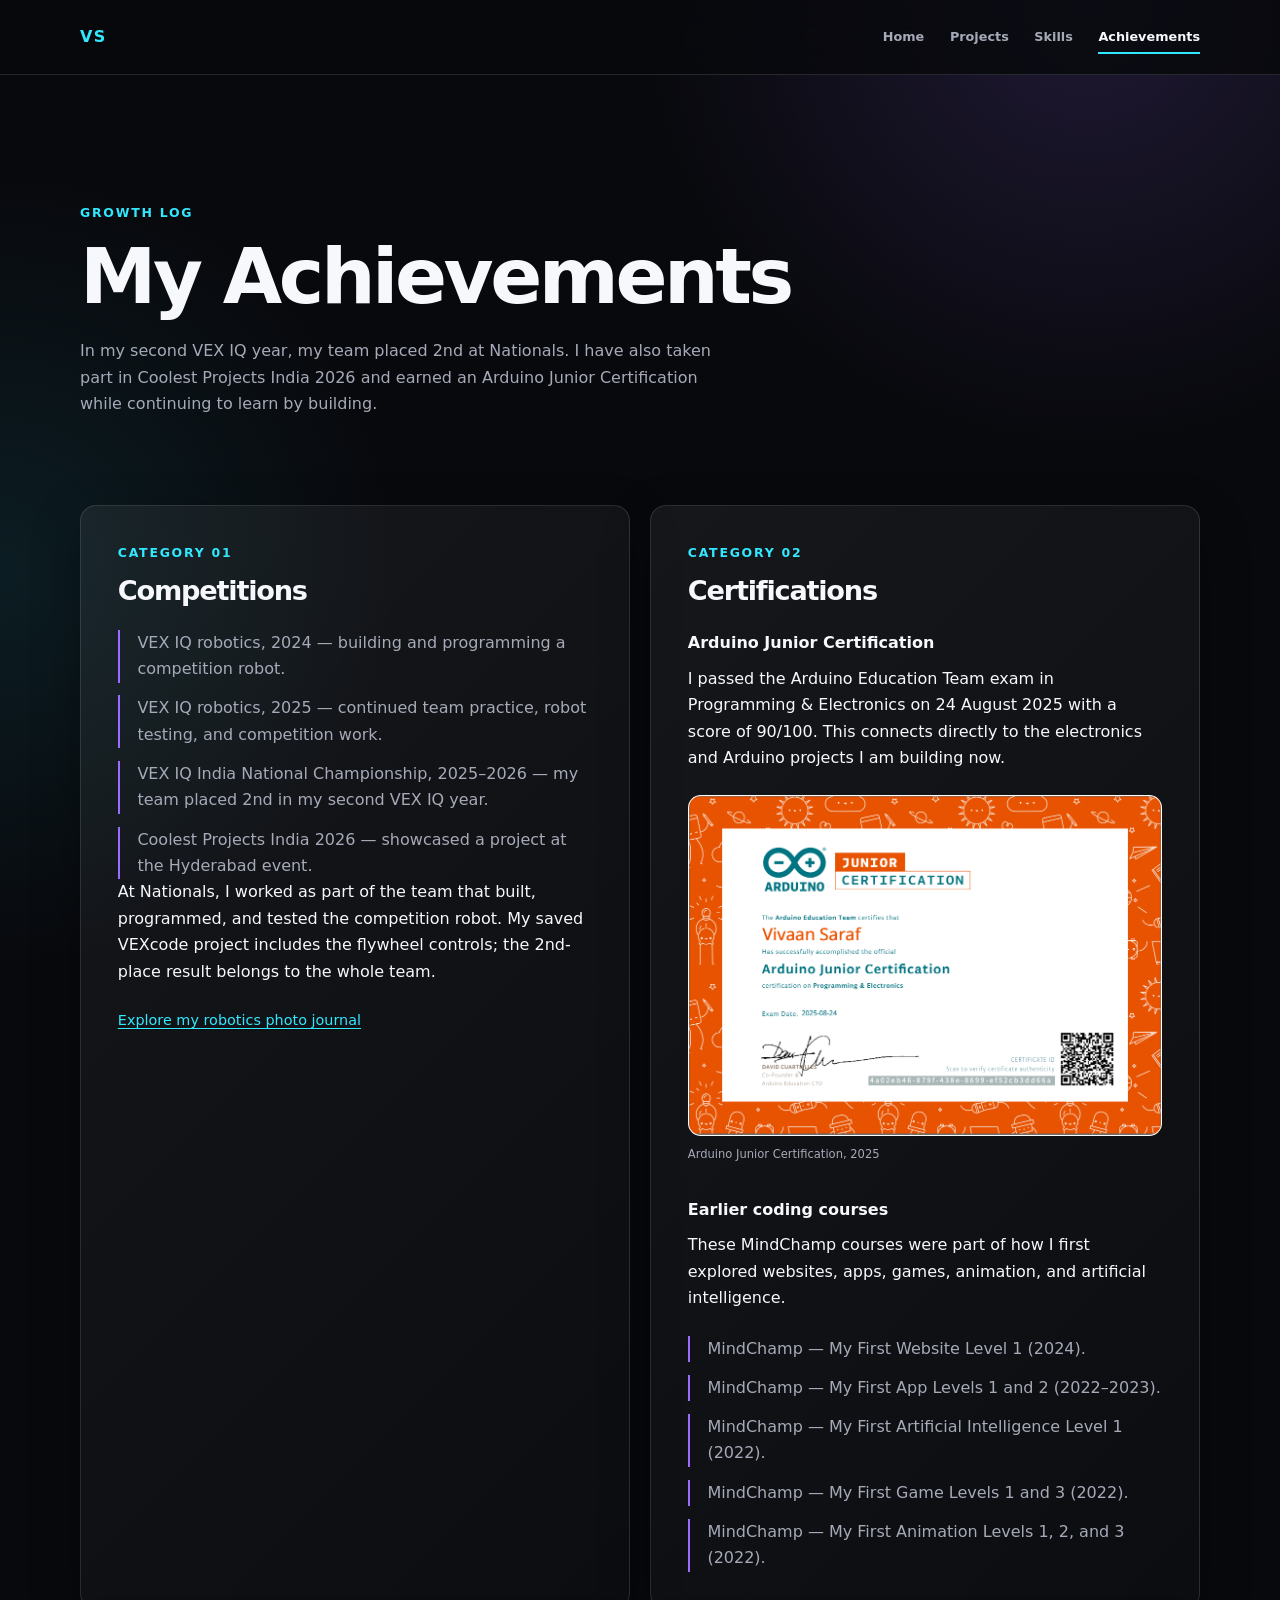
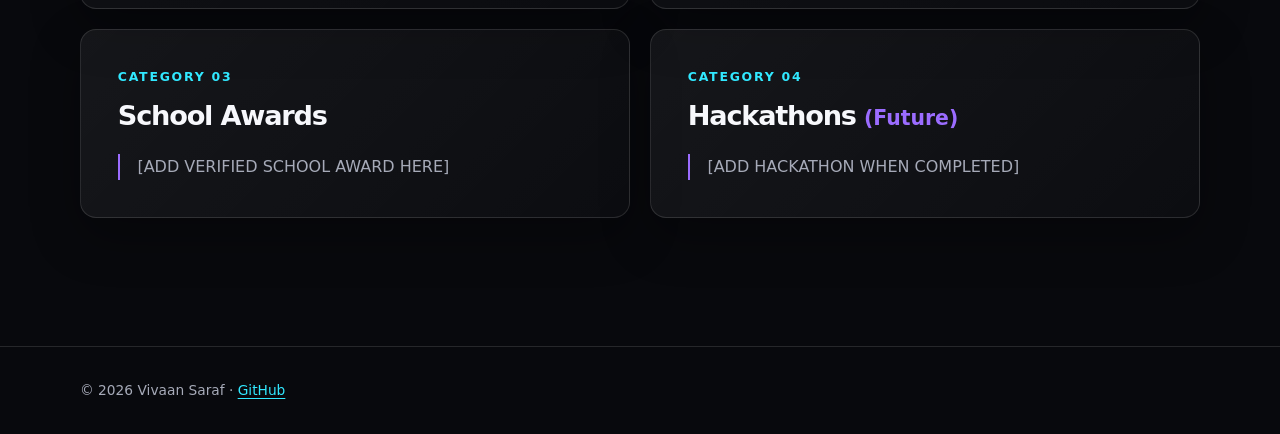
==== commit 89ae6381: "Clarify portfolio results and skills" ====
--- a/achievements.html
+++ b/achievements.html
@@ -5,7 +5,7 @@
   <meta name="viewport" content="width=device-width, initial-scale=1.0">
   <meta name="description" content="Vivaan Saraf's robotics competitions, Arduino Junior Certification, and coding certificates.">
   <title>Achievements | Vivaan Saraf</title>
-  <link rel="stylesheet" href="style.css?v=1.8">
+  <link rel="stylesheet" href="style.css?v=2.0">
 </head>
 <body>
   <header class="site-header">
@@ -24,7 +24,7 @@
     <section class="page-intro section container" aria-labelledby="achievements-title">
       <p class="eyebrow">Growth Log</p>
       <h1 id="achievements-title">My Achievements</h1>
-      <p>My milestones include VEX IQ robotics competitions, Coolest Projects India 2026, an Arduino Junior Certification, and coding courses completed while I was starting out.</p>
+      <p>In my second VEX IQ year, my team placed 2nd at Nationals. I have also taken part in Coolest Projects India 2026 and earned an Arduino Junior Certification while continuing to learn by building.</p>
     </section>
 
     <section class="section container achievements-grid" aria-label="Achievement categories">
@@ -34,27 +34,30 @@
         <ul class="accent-list">
           <li>VEX IQ robotics, 2024 — building and programming a competition robot.</li>
           <li>VEX IQ robotics, 2025 — continued team practice, robot testing, and competition work.</li>
-          <li>VEX IQ India National Championship, 2025–2026 — competed with my team and received a participation certificate.</li>
+          <li>VEX IQ India National Championship, 2025–2026 — my team placed 2nd in my second VEX IQ year.</li>
           <li>Coolest Projects India 2026 — showcased a project at the Hyderabad event.</li>
         </ul>
-        <p>Placements and awards: [ADD VERIFIED COMPETITION RESULTS HERE]</p>
+        <p>At Nationals, I worked as part of the team that built, programmed, and tested the competition robot. My saved VEXcode project includes the flywheel controls; the 2nd-place result belongs to the whole team.</p>
         <p><a href="https://photos.google.com/share/AF1QipMqKYZUfU76-3mRbu2ZNvPYSfWubZAIC1T2TUKQFDXF357ADCzVOULn_W6FX2EanA?key=ZWhiV0VmaGZkWm0yZWlWdFhhTnVDUXloYXJiU253" target="_blank" rel="noopener noreferrer">Explore my robotics photo journal</a></p>
       </article>
       <article class="info-panel">
         <p class="eyebrow">Category 02</p>
         <h2>Certifications</h2>
+        <h3>Arduino Junior Certification</h3>
+        <p>I passed the Arduino Education Team exam in Programming &amp; Electronics on 24 August 2025 with a score of 90/100. This connects directly to the electronics and Arduino projects I am building now.</p>
+        <figure class="certificate-figure">
+          <img class="certificate-image" src="images/certifications/arduino-junior-2025.png" alt="Arduino Junior Certification awarded to Vivaan Saraf on 24 August 2025" loading="lazy">
+          <figcaption>Arduino Junior Certification, 2025</figcaption>
+        </figure>
+        <h3>Earlier coding courses</h3>
+        <p>These MindChamp courses were part of how I first explored websites, apps, games, animation, and artificial intelligence.</p>
         <ul class="accent-list">
-          <li>Arduino Education Team — Arduino Junior Certification in Programming &amp; Electronics (24 August 2025; exam score 90/100).</li>
           <li>MindChamp — My First Website Level 1 (2024).</li>
           <li>MindChamp — My First App Levels 1 and 2 (2022–2023).</li>
           <li>MindChamp — My First Artificial Intelligence Level 1 (2022).</li>
           <li>MindChamp — My First Game Levels 1 and 3 (2022).</li>
           <li>MindChamp — My First Animation Levels 1, 2, and 3 (2022).</li>
         </ul>
-        <figure class="certificate-figure">
-          <img class="certificate-image" src="images/certifications/arduino-junior-2025.png" alt="Arduino Junior Certification awarded to Vivaan Saraf on 24 August 2025" loading="lazy">
-          <figcaption>Arduino Junior Certification, 2025</figcaption>
-        </figure>
       </article>
       <article class="info-panel">
         <p class="eyebrow">Category 03</p>
@@ -74,7 +77,7 @@
   </main>
 
   <footer class="site-footer">
-    <div class="container"><p>© 2026 Vivaan Saraf</p></div>
+    <div class="container"><p>© 2026 Vivaan Saraf · <a href="https://github.com/VivaanSaraf" target="_blank" rel="noopener noreferrer">GitHub</a></p></div>
   </footer>
 </body>
 </html>
--- a/style.css
+++ b/style.css
@@ -165,9 +165,13 @@
 .card-content h2 { font-size: 1.25rem; }
 .card-content > p:not(.card-label):not(.tech-stack) { color: var(--muted); }
 .tech-stack { color: var(--violet); font-size: 0.88rem; font-weight: 800; }
+.project-status { padding: 0.65rem 0.85rem; border-left: 2px solid var(--cyan); border-radius: 0 0.4rem 0.4rem 0; background: rgba(49, 232, 255, 0.07); font-size: 0.86rem; }
+.project-status strong { color: var(--text); }
 .card-content .button { align-self: flex-start; margin-top: auto; }
 
 .project-detail { padding-top: 2rem; }
+.project-explainer { padding-top: 0; padding-bottom: 1.5rem; }
+.project-explainer .info-panel > p:last-child { max-width: 78ch; margin: 0; font-size: 0.95rem; }
 .project-detail-grid { display: grid; grid-template-columns: minmax(0, 1.15fr) minmax(0, 0.85fr); gap: 1.5rem; align-items: start; }
 .project-detail .media-slot { overflow: hidden; border: 1px solid var(--line); border-radius: 1rem; }
 .project-detail .media-slot > img { height: clamp(280px, 42vw, 520px); }
@@ -200,6 +204,7 @@
 
 .site-footer { padding-block: 2rem; border-top: 1px solid var(--line); color: var(--muted); font-size: 0.86rem; }
 .site-footer p { margin: 0; }
+.site-footer a { color: var(--cyan); text-underline-offset: 0.2em; }
 
 :focus-visible { outline: 3px solid var(--cyan); outline-offset: 4px; }
 
